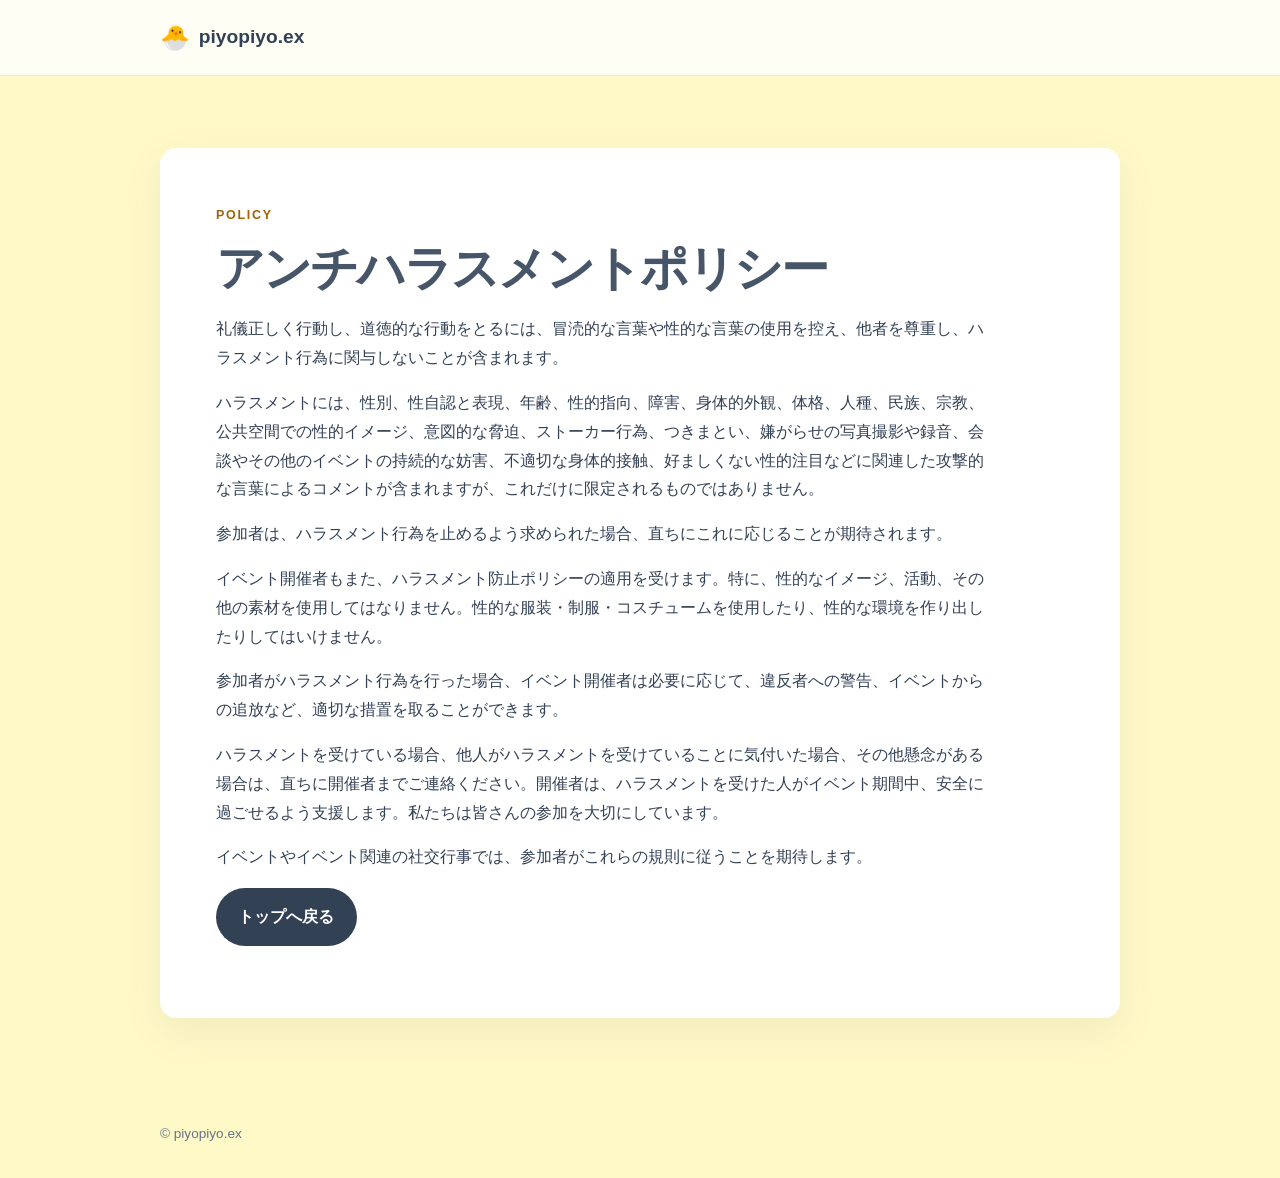
==== policy.html @ be8c4826 "Add anti-harassment policy" ====
<!DOCTYPE html>
<html lang="ja">
<head>
  <meta charset="utf-8">
  <meta name="viewport" content="width=device-width, initial-scale=1">
  <meta name="description" content="piyopiyo.ex アンチハラスメントポリシー">
  <title>アンチハラスメントポリシー | piyopiyo.ex</title>
  <link rel="stylesheet" href="css/style.css">
</head>
<body>
  <header class="site-header">
    <div class="container">
      <a class="brand" href="./"><span class="brand-mark">🐣</span><span>piyopiyo.ex</span></a>
    </div>
  </header>
  <main class="section">
    <article class="container card">
      <p class="section-label">POLICY</p>
      <h1 style="font-size:clamp(2rem,5vw,3rem)">アンチハラスメントポリシー</h1>
      <p>礼儀正しく行動し、道徳的な行動をとるには、冒涜的な言葉や性的な言葉の使用を控え、他者を尊重し、ハラスメント行為に関与しないことが含まれます。</p>
      <p>ハラスメントには、性別、性自認と表現、年齢、性的指向、障害、身体的外観、体格、人種、民族、宗教、公共空間での性的イメージ、意図的な脅迫、ストーカー行為、つきまとい、嫌がらせの写真撮影や録音、会談やその他のイベントの持続的な妨害、不適切な身体的接触、好ましくない性的注目などに関連した攻撃的な言葉によるコメントが含まれますが、これだけに限定されるものではありません。</p>
      <p>参加者は、ハラスメント行為を止めるよう求められた場合、直ちにこれに応じることが期待されます。</p>
      <p>イベント開催者もまた、ハラスメント防止ポリシーの適用を受けます。特に、性的なイメージ、活動、その他の素材を使用してはなりません。性的な服装・制服・コスチュームを使用したり、性的な環境を作り出したりしてはいけません。</p>
      <p>参加者がハラスメント行為を行った場合、イベント開催者は必要に応じて、違反者への警告、イベントからの追放など、適切な措置を取ることができます。</p>
      <p>ハラスメントを受けている場合、他人がハラスメントを受けていることに気付いた場合、その他懸念がある場合は、直ちに開催者までご連絡ください。開催者は、ハラスメントを受けた人がイベント期間中、安全に過ごせるよう支援します。私たちは皆さんの参加を大切にしています。</p>
      <p>イベントやイベント関連の社交行事では、参加者がこれらの規則に従うことを期待します。</p>
      <p><a class="button primary" href="./">トップへ戻る</a></p>
    </article>
  </main>
  <footer><div class="container footer-inner"><span>© piyopiyo.ex</span></div></footer>
</body>
</html>
---- css/style.css ----
:root {
  --yellow: #fef08a;
  --yellow-soft: #fff9c7;
  --yellow-deep: #eab308;
  --ink: #334155;
  --muted: #64748b;
  --white: #ffffff;
  --line: #e2e8f0;
  --max: 960px;
}

* { box-sizing: border-box; }
html { scroll-behavior: smooth; }
body {
  margin: 0;
  background: var(--yellow-soft);
  color: var(--ink);
  font-family: -apple-system, BlinkMacSystemFont, "Segoe UI", "Hiragino Kaku Gothic ProN", "Yu Gothic", Meiryo, sans-serif;
  line-height: 1.8;
}
a { color: inherit; }
.container { width: min(88%, var(--max)); margin-inline: auto; }

.site-header {
  padding: 1rem 0;
  background: rgba(255,255,255,.82);
  border-bottom: 1px solid rgba(226,232,240,.8);
}
.site-header .container, .footer-inner {
  display: flex;
  align-items: center;
  justify-content: space-between;
  gap: 1.5rem;
}
.brand { display: flex; gap: .55rem; align-items: center; font-size: 1.2rem; font-weight: 800; text-decoration: none; }
.brand-mark { font-size: 1.5rem; }
nav { display: flex; gap: 1.25rem; }
nav a { color: var(--muted); font-size: .9rem; font-weight: 700; text-decoration: none; }
nav a:hover { color: var(--ink); }

.hero { background: var(--yellow); padding: 6.5rem 0 6rem; }
.hero-inner { text-align: center; }
.eyebrow, .section-label {
  margin: 0 0 .8rem;
  color: #a16207;
  font-size: .78rem;
  font-weight: 800;
  letter-spacing: .14em;
}
h1 { margin: 0; color: #475569; font-size: clamp(2.25rem, 7vw, 4.6rem); line-height: 1.25; letter-spacing: -.04em; }
.lead { margin: 2rem auto; color: #475569; font-size: clamp(1rem, 2.5vw, 1.25rem); }
.button { display: inline-block; padding: .9rem 1.4rem; border-radius: 999px; font-weight: 800; text-decoration: none; }
.button.primary { background: var(--ink); color: white; }

.section { padding: 4.5rem 0; }
.card {
  padding: clamp(1.7rem, 5vw, 3.5rem);
  background: var(--white);
  border-radius: 1rem;
  box-shadow: 0 14px 40px rgba(71,85,105,.08);
}
h2 { margin: 0 0 1.5rem; color: #475569; font-size: clamp(1.6rem, 4vw, 2.35rem); line-height: 1.4; }
.card p { max-width: 48rem; }
.grid { display: grid; grid-template-columns: repeat(3, 1fr); gap: 1rem; }
.mini-card { padding: 1.7rem; background: white; border-radius: 1rem; }
.icon { font-size: 1.8rem; }
h3 { margin: .7rem 0 .5rem; font-size: 1.1rem; }
.mini-card p { margin: 0; color: var(--muted); font-size: .94rem; }

.link-list { display: grid; gap: .75rem; margin: 2rem 0 3rem; }
.link-card {
  display: flex;
  justify-content: space-between;
  gap: 1rem;
  padding: 1rem 1.2rem;
  border: 1px solid var(--line);
  border-radius: .75rem;
  text-decoration: none;
  transition: transform .15s ease, border-color .15s ease;
}
.link-card:hover { transform: translateY(-2px); border-color: var(--yellow-deep); }
.link-card span { color: var(--muted); }
.closing { margin-top: 2rem; }
.enjoy { margin-bottom: 0; font-size: 1.25rem; font-weight: 800; }

footer { padding: 2rem 0; color: var(--muted); font-size: .85rem; }
footer a { text-decoration: none; }

@media (max-width: 700px) {
  .site-header nav { display: none; }
  .hero { padding: 4.5rem 0; }
  .section { padding: 2.5rem 0; }
  .grid { grid-template-columns: 1fr; }
  .link-card, .footer-inner { align-items: flex-start; flex-direction: column; }
}
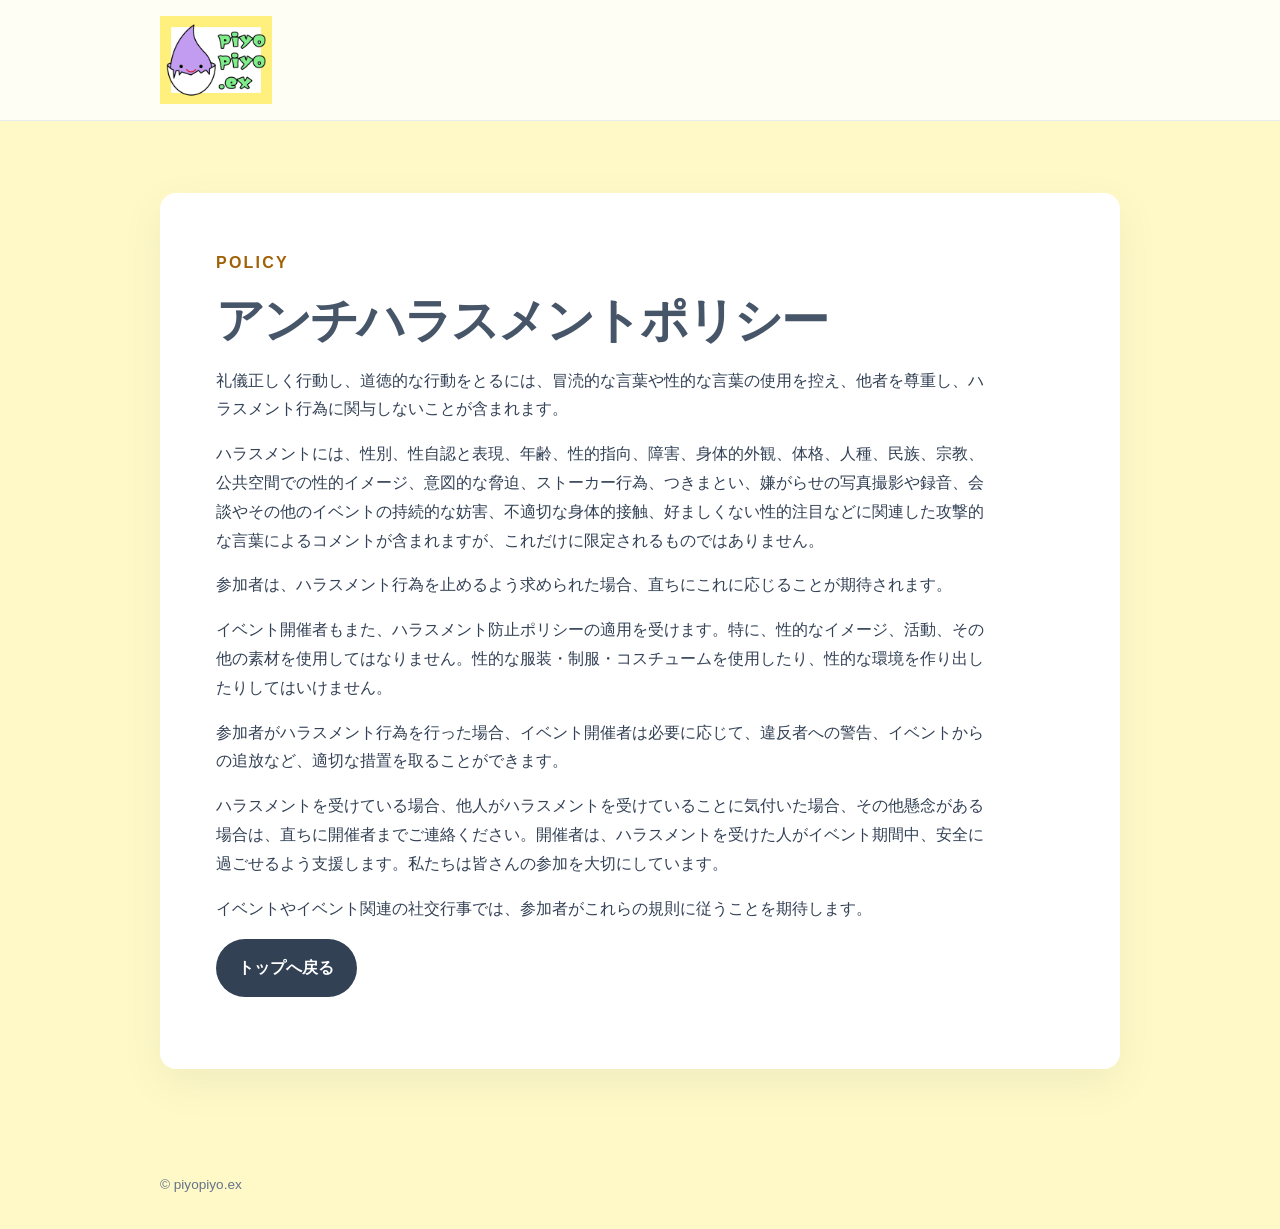
==== commit 84ca5845: "Use legacy logo on policy page" ====
--- a/policy.html
+++ b/policy.html
@@ -10,7 +10,7 @@
 <body>
   <header class="site-header">
     <div class="container">
-      <a class="brand" href="./"><span class="brand-mark">🐣</span><span>piyopiyo.ex</span></a>
+      <a class="brand" href="./"><img class="brand-logo" src="images/piyopiyo_logo.png" alt="piyopiyo.ex"></a>
     </div>
   </header>
   <main class="section">
--- a/css/style.css
+++ b/css/style.css
@@ -33,21 +33,23 @@
   gap: 1.5rem;
 }
 .brand { display: flex; gap: .55rem; align-items: center; font-size: 1.2rem; font-weight: 800; text-decoration: none; }
-.brand-mark { font-size: 1.5rem; }
+.brand-logo { display: block; width: 112px; height: auto; }
 nav { display: flex; gap: 1.25rem; }
 nav a { color: var(--muted); font-size: .9rem; font-weight: 700; text-decoration: none; }
 nav a:hover { color: var(--ink); }
 
 .hero { background: var(--yellow); padding: 6.5rem 0 6rem; }
 .hero-inner { text-align: center; }
+.hero-logo { display: block; width: min(360px, 82%); height: auto; margin: 0 auto 2rem; border-radius: .5rem; }
+.welcome { margin: 0 0 1rem; color: #a16207; font-size: 1.1rem; font-weight: 800; }
 .eyebrow, .section-label {
   margin: 0 0 .8rem;
   color: #a16207;
-  font-size: .78rem;
+  font-size: 1rem;
   font-weight: 800;
   letter-spacing: .14em;
 }
-h1 { margin: 0; color: #475569; font-size: clamp(2.25rem, 7vw, 4.6rem); line-height: 1.25; letter-spacing: -.04em; }
+h1 { margin: 0; color: #475569; font-size: clamp(1.8rem, 4.5vw, 3rem); line-height: 1.25; letter-spacing: -.04em; }
 .lead { margin: 2rem auto; color: #475569; font-size: clamp(1rem, 2.5vw, 1.25rem); }
 .button { display: inline-block; padding: .9rem 1.4rem; border-radius: 999px; font-weight: 800; text-decoration: none; }
 .button.primary { background: var(--ink); color: white; }
@@ -80,6 +82,8 @@
 }
 .link-card:hover { transform: translateY(-2px); border-color: var(--yellow-deep); }
 .link-card span { color: var(--muted); }
+.policy-note { margin-top: 1.5rem; color: var(--muted); font-size: .95rem; }
+.policy-note a { font-weight: 700; text-underline-offset: .2em; }
 .closing { margin-top: 2rem; }
 .enjoy { margin-bottom: 0; font-size: 1.25rem; font-weight: 800; }
 
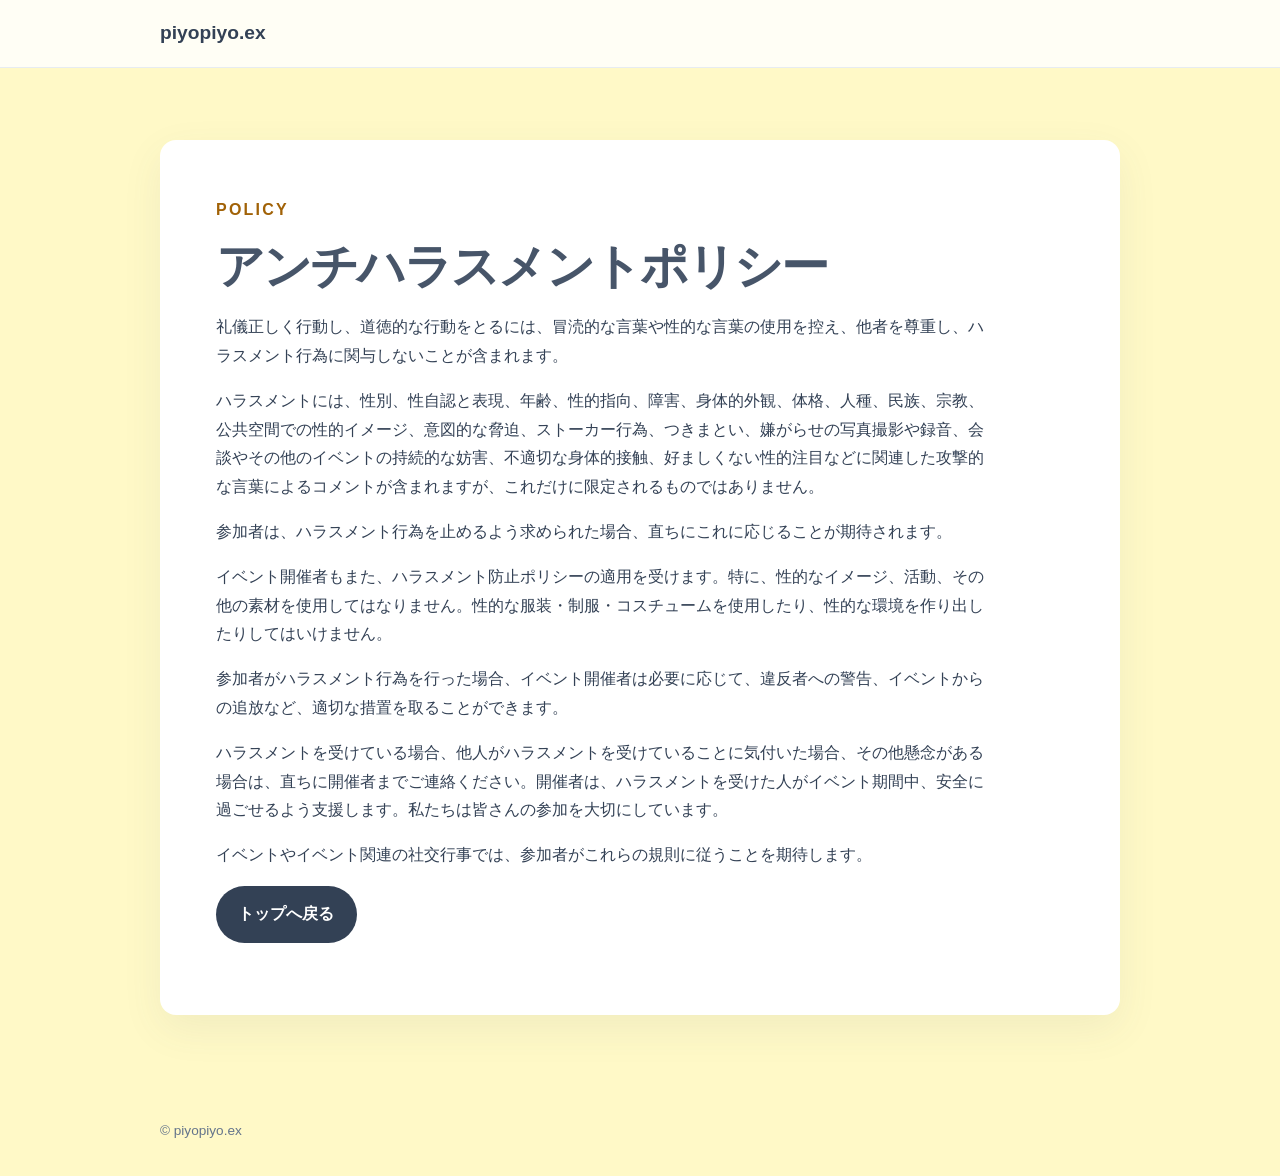
==== commit 7090b1e2: "Use text brand in policy header" ====
--- a/policy.html
+++ b/policy.html
@@ -10,7 +10,7 @@
 <body>
   <header class="site-header">
     <div class="container">
-      <a class="brand" href="./"><img class="brand-logo" src="images/piyopiyo_logo.png" alt="piyopiyo.ex"></a>
+      <a class="brand" href="./"><span>piyopiyo.ex</span></a>
     </div>
   </header>
   <main class="section">
